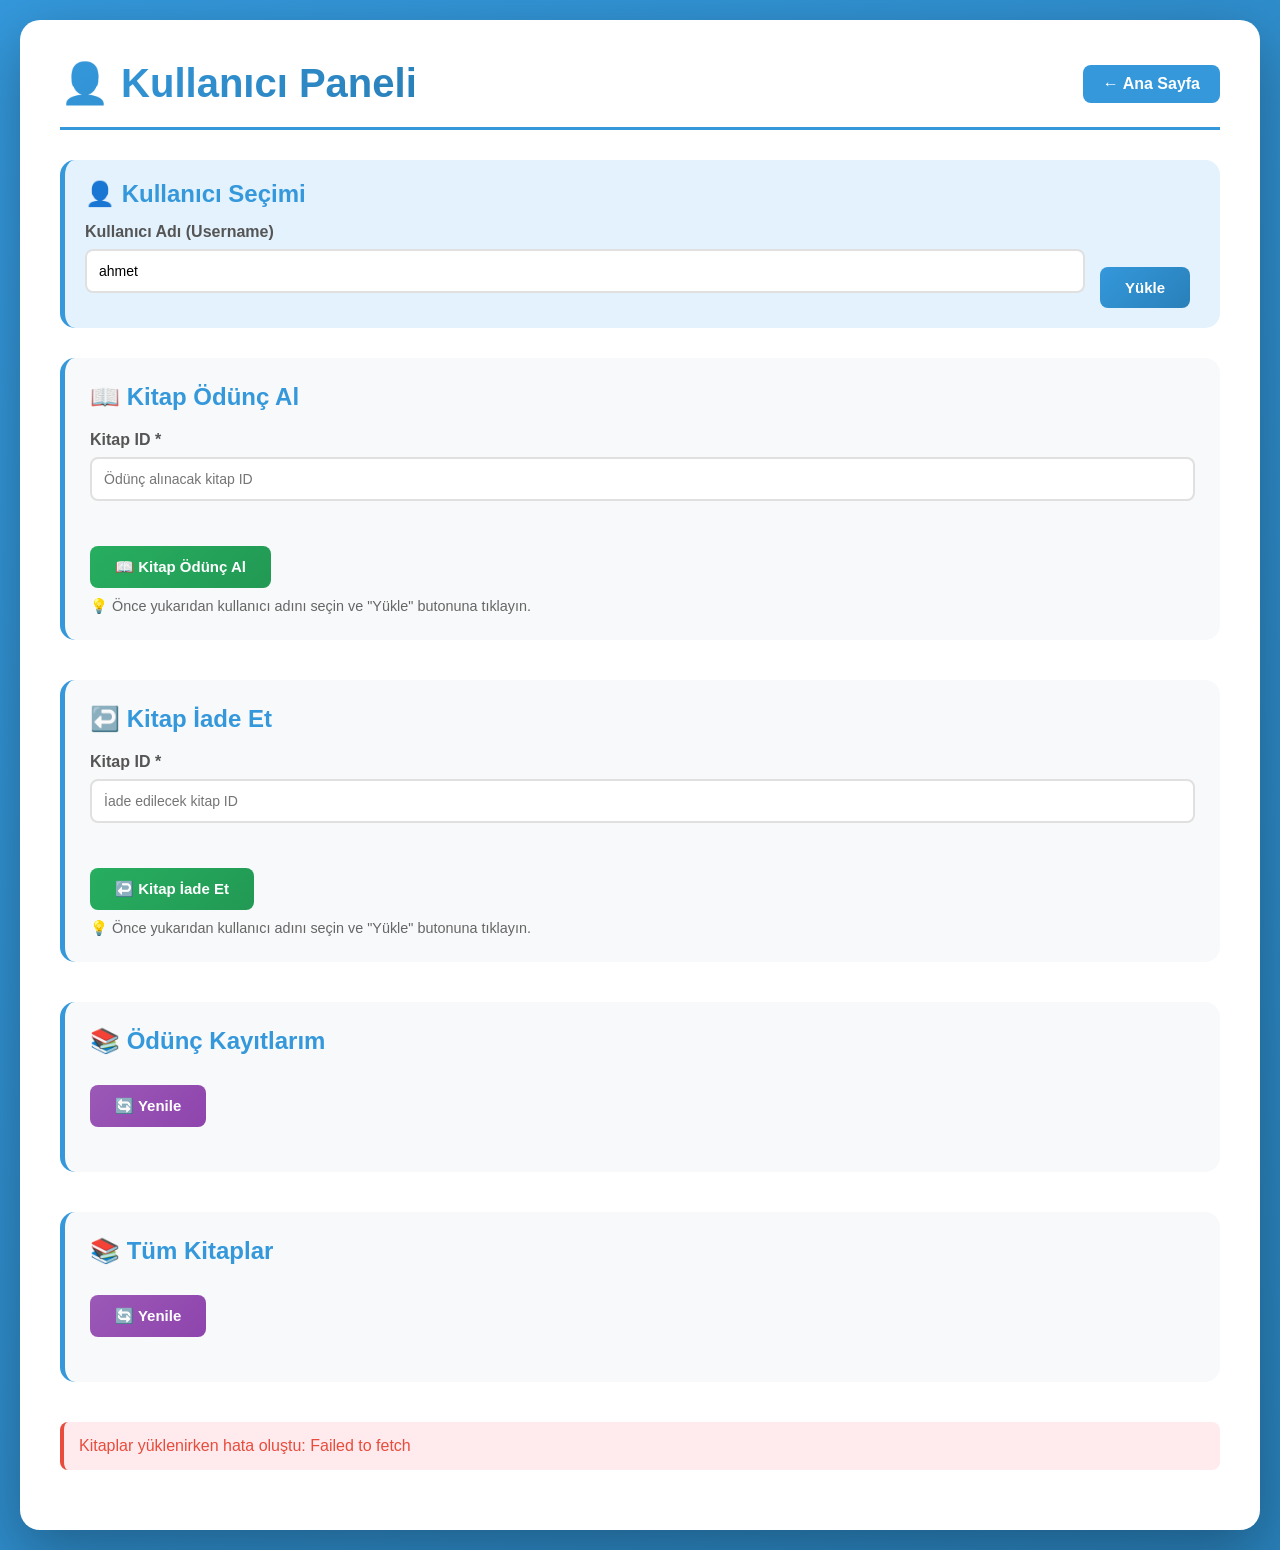
==== backend/src/main/resources/static/user.html @ 53ac629b "backend is added" ====
<!DOCTYPE html>
<html lang="tr">
<head>
    <meta charset="UTF-8">
    <meta name="viewport" content="width=device-width, initial-scale=1.0">
    <title>👤 Kullanıcı Paneli</title>
    <link rel="stylesheet" href="css/common.css">
    <link rel="stylesheet" href="css/user.css">
</head>
<body>
    <div class="container">
        <div class="header">
            <h1>👤 Kullanıcı Paneli</h1>
            <a href="index.html" class="back-btn">← Ana Sayfa</a>
        </div>
        
        <!-- KULLANICI SEÇİMİ -->
        <div class="user-select-section">
            <h2>👤 Kullanıcı Seçimi</h2>
            <div class="user-select-grid">
                <div class="form-group">
                    <label>Kullanıcı Adı (Username)</label>
                    <input type="text" id="selectedUsername" placeholder="Örn: ahmet" value="ahmet">
                </div>
                <button onclick="loadUserData()">Yükle</button>
            </div>
            <div id="currentUserInfo" class="current-user" style="display: none;">
                <strong>Seçili Kullanıcı:</strong> <span id="currentUsername"></span>
            </div>
        </div>
        
        <!-- KİTAP ÖDÜNÇ ALMA -->
        <div class="section">
            <h2>📖 Kitap Ödünç Al</h2>
            <div class="form-grid">
                <div class="form-group">
                    <label>Kitap ID *</label>
                    <input type="number" id="borrowBookId" placeholder="Ödünç alınacak kitap ID">
                </div>
            </div>
            <button class="success" onclick="borrowBook()">📖 Kitap Ödünç Al</button>
            <p style="margin-top: 10px; color: #666; font-size: 0.9em;">💡 Önce yukarıdan kullanıcı adını seçin ve "Yükle" butonuna tıklayın.</p>
        </div>
        
        <!-- KİTAP İADE ETME -->
        <div class="section">
            <h2>↩️ Kitap İade Et</h2>
            <div class="form-grid">
                <div class="form-group">
                    <label>Kitap ID *</label>
                    <input type="number" id="returnBookId" placeholder="İade edilecek kitap ID">
                </div>
            </div>
            <button class="success" onclick="returnBook()">↩️ Kitap İade Et</button>
            <p style="margin-top: 10px; color: #666; font-size: 0.9em;">💡 Önce yukarıdan kullanıcı adını seçin ve "Yükle" butonuna tıklayın.</p>
        </div>
        
        <!-- ÖDÜNÇ KAYITLARI -->
        <div class="section">
            <h2>📚 Ödünç Kayıtlarım</h2>
            <button onclick="getUserBorrows()" class="info">🔄 Yenile</button>
            <div id="borrowsTable" class="table-container"></div>
        </div>
        
        <!-- TÜM KİTAPLAR -->
        <div class="section">
            <h2>📚 Tüm Kitaplar</h2>
            <button onclick="getAllBooks()" class="info">🔄 Yenile</button>
            <div id="booksTable" class="table-container"></div>
        </div>
        
        <div id="alert" class="alert"></div>
    </div>

    <script src="js/api.js"></script>
    <script src="js/user.js"></script>
</body>
</html>
---- backend/src/main/resources/static/css/common.css ----
/* ============================================
   ORTAK STİLLER - Tüm Sayfalar İçin
   ============================================ */

* {
    margin: 0;
    padding: 0;
    box-sizing: border-box;
}

body {
    font-family: 'Segoe UI', Tahoma, Geneva, Verdana, sans-serif;
    min-height: 100vh;
}

/* Container */
.container {
    max-width: 1400px;
    margin: 0 auto;
    background: white;
    border-radius: 20px;
    padding: 40px;
    box-shadow: 0 20px 60px rgba(0,0,0,0.3);
}

/* Header */
.header {
    display: flex;
    justify-content: space-between;
    align-items: center;
    margin-bottom: 30px;
    padding-bottom: 20px;
    border-bottom: 3px solid #667eea;
}

h1 {
    color: #333;
    font-size: 2.5em;
    background: linear-gradient(135deg, #667eea 0%, #764ba2 100%);
    -webkit-background-clip: text;
    -webkit-text-fill-color: transparent;
}

/* Buttons */
button {
    background: linear-gradient(135deg, #667eea 0%, #764ba2 100%);
    color: white;
    padding: 12px 25px;
    border: none;
    border-radius: 8px;
    cursor: pointer;
    font-size: 15px;
    font-weight: 600;
    transition: all 0.3s;
    margin-right: 10px;
    margin-top: 10px;
}

button:hover {
    transform: translateY(-2px);
    box-shadow: 0 6px 20px rgba(102, 126, 234, 0.4);
}

button.danger {
    background: linear-gradient(135deg, #e74c3c 0%, #c0392b 100%);
}

button.success {
    background: linear-gradient(135deg, #27ae60 0%, #229954 100%);
}

button.info {
    background: linear-gradient(135deg, #9b59b6 0%, #8e44ad 100%);
}

/* Back Button */
.back-btn {
    padding: 10px 20px;
    background: #667eea;
    color: white;
    text-decoration: none;
    border-radius: 8px;
    font-weight: 600;
    transition: all 0.3s;
}

.back-btn:hover {
    background: #5568d3;
    transform: translateY(-2px);
}

/* Form Elements */
.form-grid {
    display: grid;
    grid-template-columns: repeat(auto-fit, minmax(200px, 1fr));
    gap: 15px;
    margin-bottom: 20px;
}

.form-group {
    margin-bottom: 15px;
}

label {
    display: block;
    margin-bottom: 8px;
    color: #555;
    font-weight: 600;
}

input, select {
    width: 100%;
    padding: 12px;
    border: 2px solid #e0e0e0;
    border-radius: 8px;
    font-size: 14px;
    transition: all 0.3s;
}

input:focus, select:focus {
    outline: none;
    border-color: #667eea;
    box-shadow: 0 0 0 3px rgba(102, 126, 234, 0.1);
}

/* Section */
.section {
    margin-bottom: 40px;
    padding: 25px;
    background: #f8f9fa;
    border-radius: 15px;
    border-left: 5px solid #667eea;
}

.section h2 {
    color: #667eea;
    margin-bottom: 20px;
    font-size: 1.5em;
}

/* Table */
.table-container {
    overflow-x: auto;
    margin-top: 20px;
    border-radius: 10px;
    box-shadow: 0 4px 15px rgba(0,0,0,0.1);
}

table {
    width: 100%;
    border-collapse: collapse;
    background: white;
}

thead {
    background: linear-gradient(135deg, #667eea 0%, #764ba2 100%);
    color: white;
}

th {
    padding: 15px;
    text-align: left;
    font-weight: 600;
}

td {
    padding: 12px 15px;
    border-bottom: 1px solid #e0e0e0;
}

tr:hover {
    background: #f8f9fa;
}

/* Badges */
.badge {
    display: inline-block;
    padding: 5px 12px;
    border-radius: 20px;
    font-size: 0.85em;
    font-weight: 600;
}

.badge.available {
    background: #e8f5e9;
    color: #27ae60;
}

.badge.unavailable {
    background: #ffebee;
    color: #e74c3c;
}

.badge.ADMIN {
    background: #ffebee;
    color: #c62828;
}

.badge.USER {
    background: #e3f2fd;
    color: #1565c0;
}

.badge.ACTIVE {
    background: #fff3e0;
    color: #f57c00;
}

.badge.RETURNED {
    background: #e8f5e9;
    color: #27ae60;
}

/* Alert */
.alert {
    padding: 15px;
    border-radius: 8px;
    margin-bottom: 20px;
    display: none;
}

.alert.show {
    display: block;
}

.alert.success {
    background: #e8f5e9;
    color: #27ae60;
    border-left: 4px solid #27ae60;
}

.alert.error {
    background: #ffebee;
    color: #e74c3c;
    border-left: 4px solid #e74c3c;
}
---- backend/src/main/resources/static/css/user.css ----
/* ============================================
   USER SAYFASI ÖZEL STİLLER
   ============================================ */

body {
    background: linear-gradient(135deg, #3498db 0%, #2980b9 100%);
    padding: 20px;
}

.header {
    border-bottom-color: #3498db;
}

h1 {
    background: linear-gradient(135deg, #3498db 0%, #2980b9 100%);
    -webkit-background-clip: text;
    -webkit-text-fill-color: transparent;
}

.back-btn {
    background: #3498db;
}

.back-btn:hover {
    background: #2980b9;
}

.user-select-section {
    background: #e3f2fd;
    padding: 20px;
    border-radius: 15px;
    margin-bottom: 30px;
    border-left: 5px solid #3498db;
}

.user-select-section h2 {
    color: #3498db;
    margin-bottom: 15px;
}

.user-select-grid {
    display: grid;
    grid-template-columns: 1fr auto;
    gap: 15px;
    align-items: end;
}

.section {
    border-left-color: #3498db;
}

.section h2 {
    color: #3498db;
}

input:focus, select:focus {
    border-color: #3498db;
    box-shadow: 0 0 0 3px rgba(52, 152, 219, 0.1);
}

button {
    background: linear-gradient(135deg, #3498db 0%, #2980b9 100%);
}

button:hover {
    box-shadow: 0 6px 20px rgba(52, 152, 219, 0.4);
}

thead {
    background: linear-gradient(135deg, #3498db 0%, #2980b9 100%);
}

.current-user {
    background: #e3f2fd;
    padding: 15px;
    border-radius: 8px;
    margin-bottom: 20px;
    border-left: 4px solid #3498db;
}

.current-user strong {
    color: #2980b9;
}
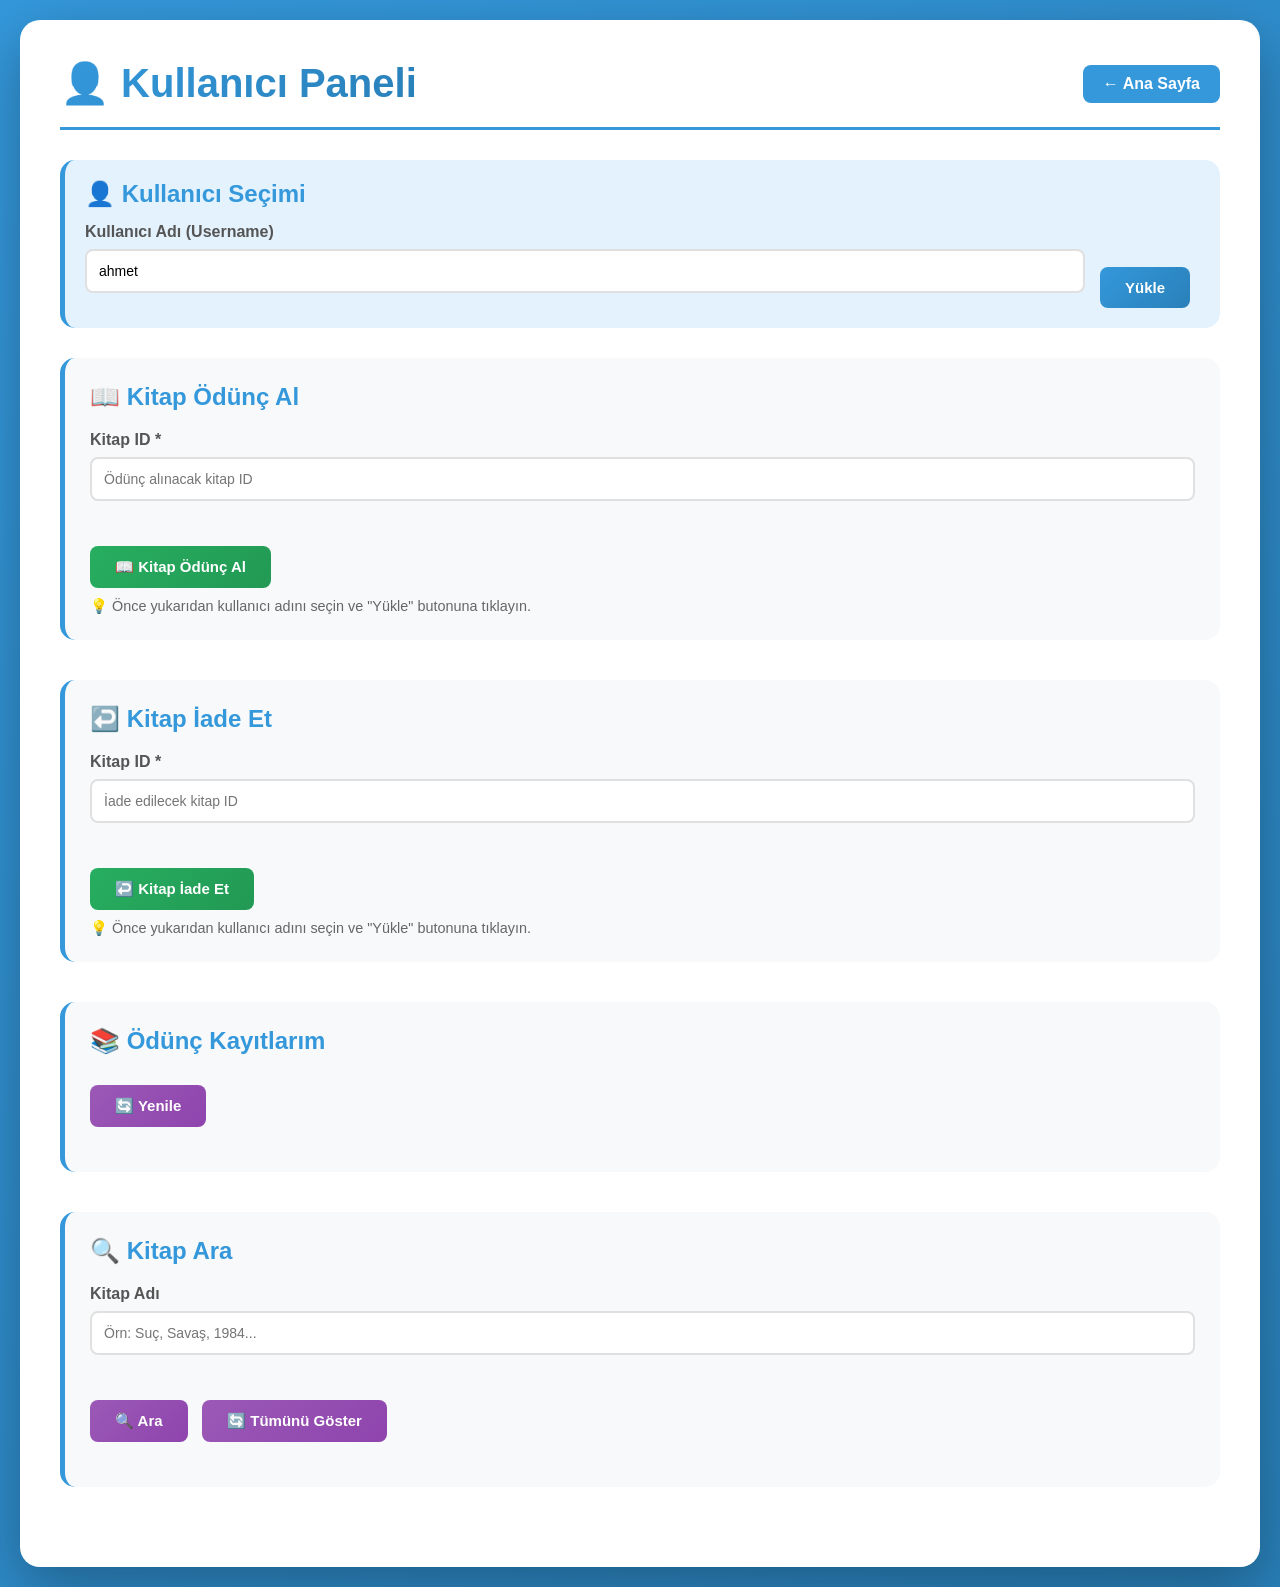
==== commit cb77b2a1: "feat: Add book search by title for users" ====
--- a/backend/src/main/resources/static/user.html
+++ b/backend/src/main/resources/static/user.html
@@ -62,11 +62,18 @@
             <div id="borrowsTable" class="table-container"></div>
         </div>
         
-        <!-- TÜM KİTAPLAR -->
+        <!-- KİTAP ARAMA -->
         <div class="section">
-            <h2>📚 Tüm Kitaplar</h2>
-            <button onclick="getAllBooks()" class="info">🔄 Yenile</button>
-            <div id="booksTable" class="table-container"></div>
+            <h2>🔍 Kitap Ara</h2>
+            <div class="form-grid">
+                <div class="form-group">
+                    <label>Kitap Adı</label>
+                    <input type="text" id="searchInput" placeholder="Örn: Suç, Savaş, 1984...">
+                </div>
+            </div>
+            <button onclick="searchBooks()" class="info">🔍 Ara</button>
+            <button onclick="showAllBooks()" class="info">🔄 Tümünü Göster</button>
+            <div id="searchResults" class="table-container" style="margin-top: 20px;"></div>
         </div>
         
         <div id="alert" class="alert"></div>
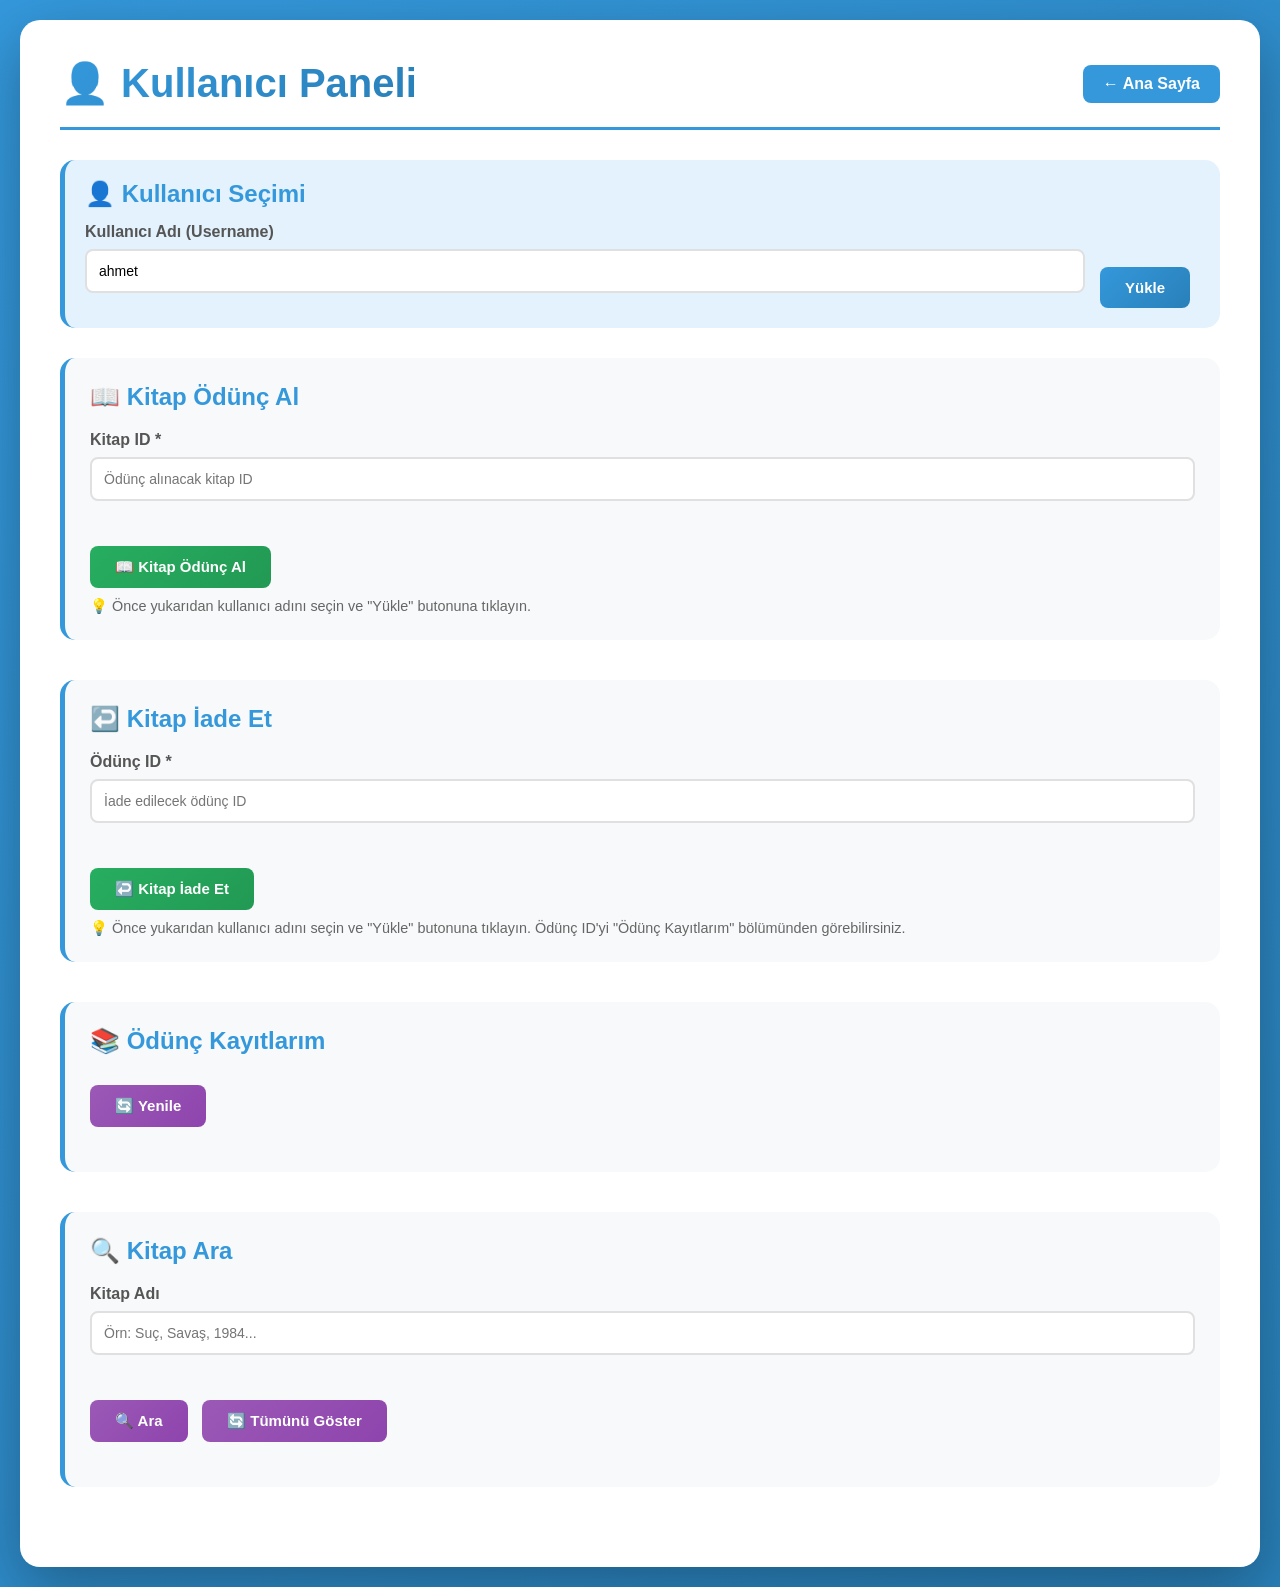
==== commit 51126476: "feat: Add toast notification system for user feedback fix: Correct return book to use borrow ID inst" ====
--- a/backend/src/main/resources/static/user.html
+++ b/backend/src/main/resources/static/user.html
@@ -47,12 +47,12 @@
             <h2>↩️ Kitap İade Et</h2>
             <div class="form-grid">
                 <div class="form-group">
-                    <label>Kitap ID *</label>
-                    <input type="number" id="returnBookId" placeholder="İade edilecek kitap ID">
+                    <label>Ödünç ID *</label>
+                    <input type="number" id="returnBookId" placeholder="İade edilecek ödünç ID">
                 </div>
             </div>
             <button class="success" onclick="returnBook()">↩️ Kitap İade Et</button>
-            <p style="margin-top: 10px; color: #666; font-size: 0.9em;">💡 Önce yukarıdan kullanıcı adını seçin ve "Yükle" butonuna tıklayın.</p>
+            <p style="margin-top: 10px; color: #666; font-size: 0.9em;">💡 Önce yukarıdan kullanıcı adını seçin ve "Yükle" butonuna tıklayın. Ödünç ID'yi "Ödünç Kayıtlarım" bölümünden görebilirsiniz.</p>
         </div>
         
         <!-- ÖDÜNÇ KAYITLARI -->
--- a/backend/src/main/resources/static/css/common.css
+++ b/backend/src/main/resources/static/css/common.css
@@ -211,7 +211,7 @@
     color: #27ae60;
 }
 
-/* Alert */
+/* Alert (Eski sistem - geriye dönük uyumluluk için) */
 .alert {
     padding: 15px;
     border-radius: 8px;
@@ -235,3 +235,127 @@
     border-left: 4px solid #e74c3c;
 }
 
+/* Toast Notification */
+#toast-container {
+    position: fixed;
+    top: 20px;
+    right: 20px;
+    z-index: 10000;
+    display: flex;
+    flex-direction: column;
+    gap: 10px;
+    pointer-events: none;
+}
+
+.toast {
+    min-width: 300px;
+    max-width: 400px;
+    padding: 16px 20px;
+    border-radius: 8px;
+    box-shadow: 0 4px 12px rgba(0, 0, 0, 0.15);
+    display: flex;
+    align-items: center;
+    gap: 12px;
+    animation: slideInRight 0.3s ease-out;
+    pointer-events: auto;
+    position: relative;
+    overflow: hidden;
+}
+
+.toast::before {
+    content: '';
+    position: absolute;
+    left: 0;
+    top: 0;
+    bottom: 0;
+    width: 4px;
+}
+
+.toast.success {
+    background: #ffffff;
+    color: #27ae60;
+    border: 1px solid #c8e6c9;
+}
+
+.toast.success::before {
+    background: #27ae60;
+}
+
+.toast.error {
+    background: #ffffff;
+    color: #e74c3c;
+    border: 1px solid #ffcdd2;
+}
+
+.toast.error::before {
+    background: #e74c3c;
+}
+
+.toast.info {
+    background: #ffffff;
+    color: #2196f3;
+    border: 1px solid #bbdefb;
+}
+
+.toast.info::before {
+    background: #2196f3;
+}
+
+.toast-icon {
+    font-size: 20px;
+    flex-shrink: 0;
+}
+
+.toast-message {
+    flex: 1;
+    font-weight: 500;
+    font-size: 14px;
+}
+
+.toast-close {
+    background: none;
+    border: none;
+    color: inherit;
+    cursor: pointer;
+    font-size: 18px;
+    padding: 0;
+    width: 20px;
+    height: 20px;
+    display: flex;
+    align-items: center;
+    justify-content: center;
+    opacity: 0.6;
+    transition: opacity 0.2s;
+    flex-shrink: 0;
+}
+
+.toast-close:hover {
+    opacity: 1;
+}
+
+.toast.hiding {
+    animation: slideOutRight 0.3s ease-in forwards;
+}
+
+@keyframes slideInRight {
+    from {
+        transform: translateX(400px);
+        opacity: 0;
+    }
+    to {
+        transform: translateX(0);
+        opacity: 1;
+    }
+}
+
+@keyframes slideOutRight {
+    from {
+        transform: translateX(0);
+        opacity: 1;
+    }
+    to {
+        transform: translateX(400px);
+        opacity: 0;
+    }
+}
+
